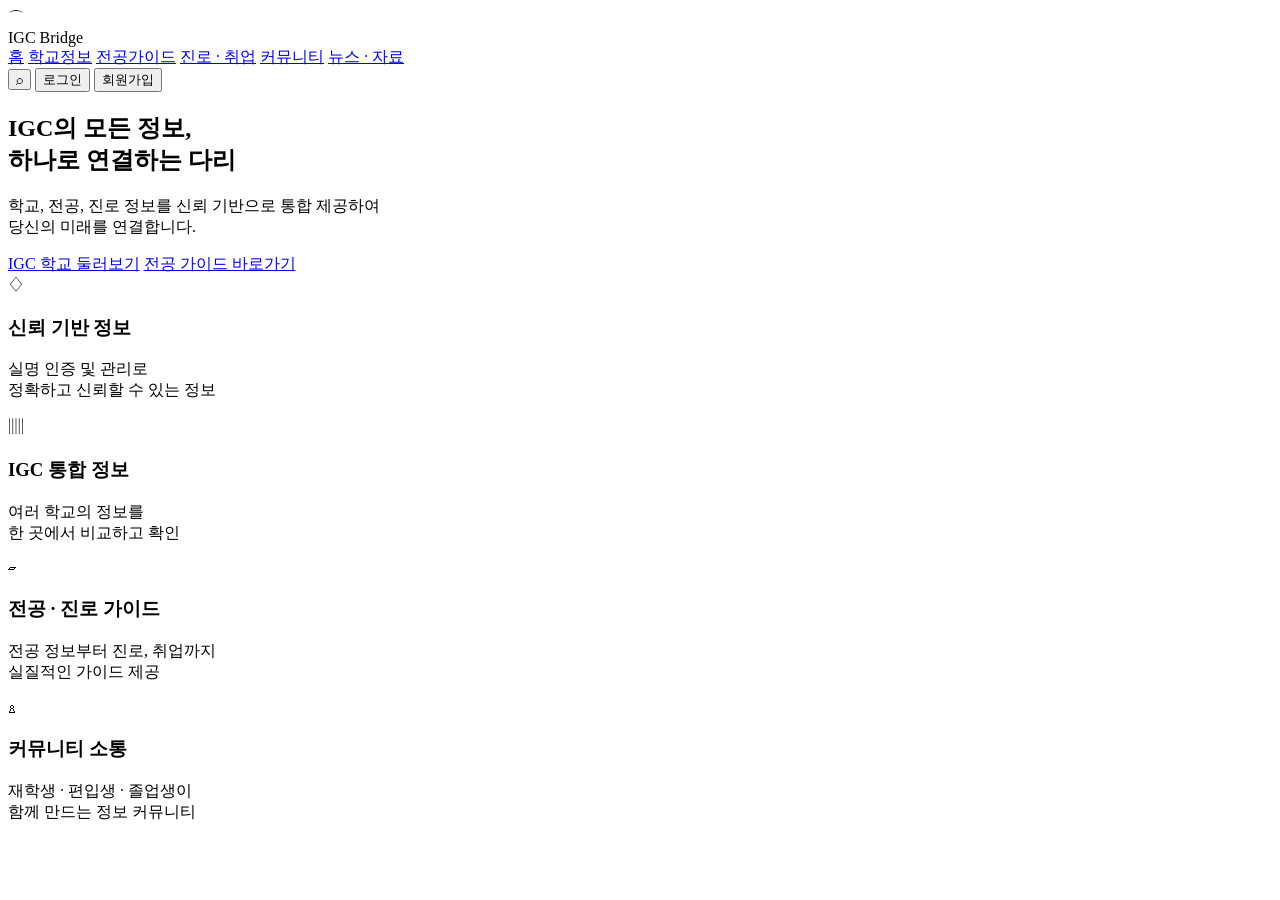
==== index.html @ a2f90319 "Create index.html" ====
<!DOCTYPE html>
<html lang="ko">
<head>
  <meta charset="UTF-8" />
  <meta name="viewport" content="width=device-width, initial-scale=1.0" />
  <title>IGC Bridge</title>

  <link rel="stylesheet" href="style.css" />

  <link rel="preconnect" href="https://fonts.googleapis.com">
  <link rel="preconnect" href="https://fonts.gstatic.com" crossorigin>
  <link href="https://fonts.googleapis.com/css2?family=Noto+Sans+KR:wght@400;500;600;700;800;900&display=swap" rel="stylesheet">
</head>

<body>
  <div class="page-frame">
    <header class="navbar">
      <div class="logo">
        <div class="logo-icon">⌒</div>
        <span>IGC Bridge</span>
      </div>

      <nav class="nav-menu">
        <a href="#">홈</a>
        <a href="#">학교정보</a>
        <a href="#">전공가이드</a>
        <a href="#">진로 · 취업</a>
        <a href="#">커뮤니티</a>
        <a href="#">뉴스 · 자료</a>
      </nav>

      <div class="nav-actions">
        <button class="search-btn" aria-label="검색">⌕</button>
        <button class="login-btn">로그인</button>
        <button class="signup-btn">회원가입</button>
      </div>
    </header>

    <main class="hero">
      <div class="hero-bg"></div>

      <section class="hero-content">
        <h1>
          IGC의 모든 정보,<br />
          하나로 <span>연결하는 다리</span>
        </h1>

        <p>
          학교, 전공, 진로 정보를 신뢰 기반으로 통합 제공하여<br />
          당신의 미래를 연결합니다.
        </p>

        <div class="hero-buttons">
          <a href="#" class="primary-btn">IGC 학교 둘러보기</a>
          <a href="#" class="secondary-btn">전공 가이드 바로가기</a>
        </div>
      </section>

      <section class="feature-card">
        <div class="feature-item">
          <div class="feature-icon">♢</div>
          <h3>신뢰 기반 정보</h3>
          <p>실명 인증 및 관리로<br />정확하고 신뢰할 수 있는 정보</p>
        </div>

        <div class="divider"></div>

        <div class="feature-item">
          <div class="feature-icon">▥</div>
          <h3>IGC 통합 정보</h3>
          <p>여러 학교의 정보를<br />한 곳에서 비교하고 확인</p>
        </div>

        <div class="divider"></div>

        <div class="feature-item">
          <div class="feature-icon">▱</div>
          <h3>전공 · 진로 가이드</h3>
          <p>전공 정보부터 진로, 취업까지<br />실질적인 가이드 제공</p>
        </div>

        <div class="divider"></div>

        <div class="feature-item">
          <div class="feature-icon">♙</div>
          <h3>커뮤니티 소통</h3>
          <p>재학생 · 편입생 · 졸업생이<br />함께 만드는 정보 커뮤니티</p>
        </div>
      </section>
    </main>
  </div>
</body>
</html>
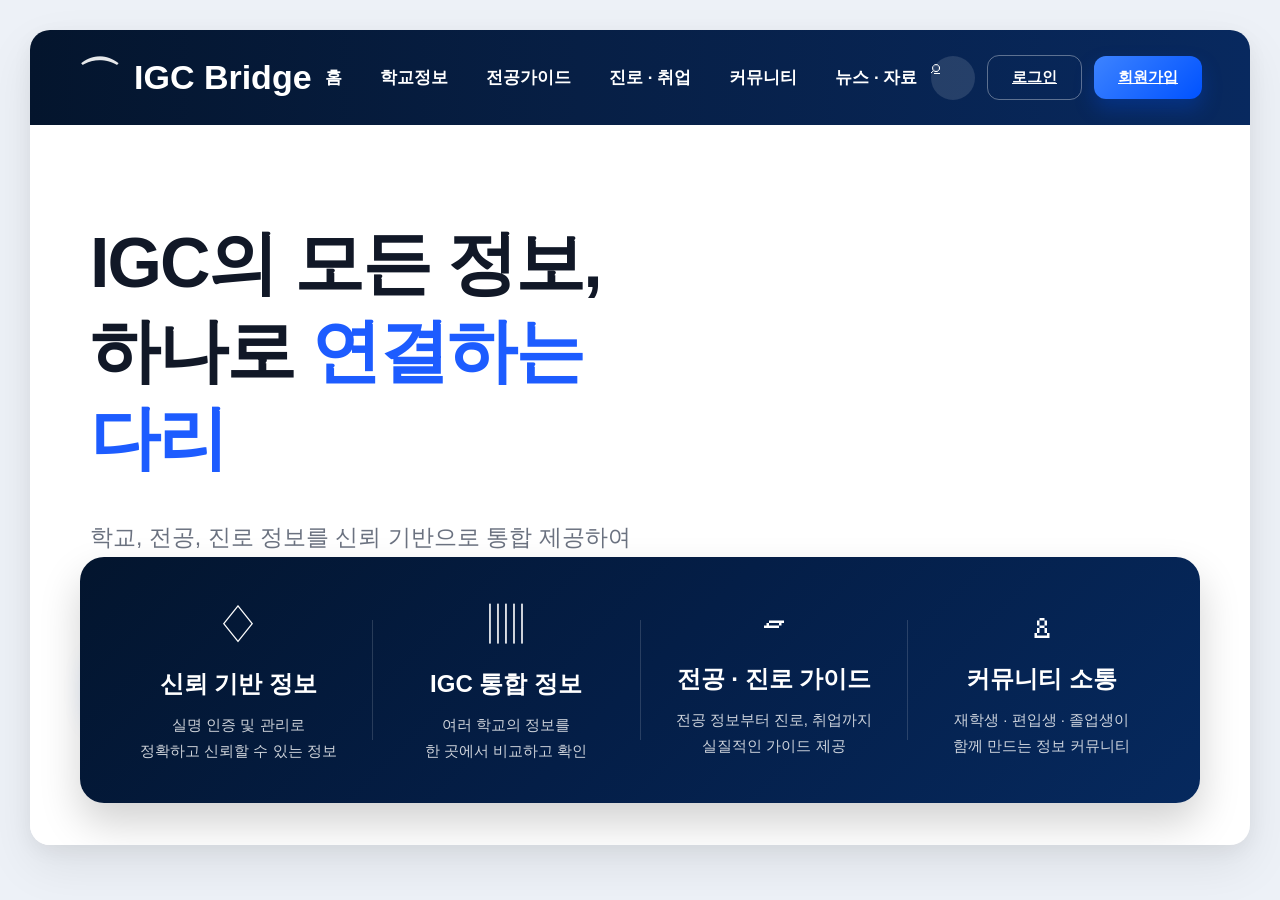
==== commit 7cd294f8: "Update index.html" ====
--- a/index.html
+++ b/index.html
@@ -1,93 +1,131 @@
 <!DOCTYPE html>
 <html lang="ko">
 <head>
-  <meta charset="UTF-8" />
-  <meta name="viewport" content="width=device-width, initial-scale=1.0" />
+  <meta charset="UTF-8">
+  <meta name="viewport" content="width=device-width, initial-scale=1.0">
   <title>IGC Bridge</title>
 
-  <link rel="stylesheet" href="style.css" />
+  <link rel="stylesheet" href="style.css">
 
   <link rel="preconnect" href="https://fonts.googleapis.com">
   <link rel="preconnect" href="https://fonts.gstatic.com" crossorigin>
+
   <link href="https://fonts.googleapis.com/css2?family=Noto+Sans+KR:wght@400;500;600;700;800;900&display=swap" rel="stylesheet">
 </head>
 
 <body>
-  <div class="page-frame">
-    <header class="navbar">
-      <div class="logo">
-        <div class="logo-icon">⌒</div>
-        <span>IGC Bridge</span>
+
+<div class="page-frame">
+
+  <header class="navbar">
+
+    <div class="logo">
+      <div class="logo-icon">⌒</div>
+      <span>IGC Bridge</span>
+    </div>
+
+    <nav class="nav-menu">
+      <a href="index.html">홈</a>
+      <a href="schools.html">학교정보</a>
+      <a href="major.html">전공가이드</a>
+      <a href="career.html">진로 · 취업</a>
+      <a href="community.html">커뮤니티</a>
+      <a href="news.html">뉴스 · 자료</a>
+    </nav>
+
+    <div class="nav-actions">
+      <a href="search.html" class="search-btn">⌕</a>
+      <a href="login.html" class="login-btn">로그인</a>
+      <a href="signup.html" class="signup-btn">회원가입</a>
+    </div>
+
+  </header>
+
+  <main class="hero">
+
+    <div class="hero-bg"></div>
+
+    <section class="hero-content">
+
+      <h1>
+        IGC의 모든 정보,<br>
+        하나로 <span>연결하는 다리</span>
+      </h1>
+
+      <p>
+        학교, 전공, 진로 정보를 신뢰 기반으로 통합 제공하여<br>
+        당신의 미래를 연결합니다.
+      </p>
+
+      <div class="hero-buttons">
+        <a href="schools.html" class="primary-btn">
+          IGC 학교 둘러보기
+        </a>
+
+        <a href="major.html" class="secondary-btn">
+          전공 가이드 바로가기
+        </a>
       </div>
 
-      <nav class="nav-menu">
-        <a href="#">홈</a>
-        <a href="#">학교정보</a>
-        <a href="#">전공가이드</a>
-        <a href="#">진로 · 취업</a>
-        <a href="#">커뮤니티</a>
-        <a href="#">뉴스 · 자료</a>
-      </nav>
+    </section>
 
-      <div class="nav-actions">
-        <button class="search-btn" aria-label="검색">⌕</button>
-        <button class="login-btn">로그인</button>
-        <button class="signup-btn">회원가입</button>
-      </div>
-    </header>
+    <section class="feature-card">
 
-    <main class="hero">
-      <div class="hero-bg"></div>
+      <div class="feature-item">
+        <div class="feature-icon">♢</div>
 
-      <section class="hero-content">
-        <h1>
-          IGC의 모든 정보,<br />
-          하나로 <span>연결하는 다리</span>
-        </h1>
+        <h3>신뢰 기반 정보</h3>
 
         <p>
-          학교, 전공, 진로 정보를 신뢰 기반으로 통합 제공하여<br />
-          당신의 미래를 연결합니다.
+          실명 인증 및 관리로<br>
+          정확하고 신뢰할 수 있는 정보
         </p>
+      </div>
 
-        <div class="hero-buttons">
-          <a href="#" class="primary-btn">IGC 학교 둘러보기</a>
-          <a href="#" class="secondary-btn">전공 가이드 바로가기</a>
-        </div>
-      </section>
+      <div class="divider"></div>
 
-      <section class="feature-card">
-        <div class="feature-item">
-          <div class="feature-icon">♢</div>
-          <h3>신뢰 기반 정보</h3>
-          <p>실명 인증 및 관리로<br />정확하고 신뢰할 수 있는 정보</p>
-        </div>
+      <div class="feature-item">
+        <div class="feature-icon">▥</div>
 
-        <div class="divider"></div>
+        <h3>IGC 통합 정보</h3>
 
-        <div class="feature-item">
-          <div class="feature-icon">▥</div>
-          <h3>IGC 통합 정보</h3>
-          <p>여러 학교의 정보를<br />한 곳에서 비교하고 확인</p>
-        </div>
+        <p>
+          여러 학교의 정보를<br>
+          한 곳에서 비교하고 확인
+        </p>
+      </div>
 
-        <div class="divider"></div>
+      <div class="divider"></div>
 
-        <div class="feature-item">
-          <div class="feature-icon">▱</div>
-          <h3>전공 · 진로 가이드</h3>
-          <p>전공 정보부터 진로, 취업까지<br />실질적인 가이드 제공</p>
-        </div>
+      <div class="feature-item">
+        <div class="feature-icon">▱</div>
 
-        <div class="divider"></div>
+        <h3>전공 · 진로 가이드</h3>
 
-        <div class="feature-item">
-          <div class="feature-icon">♙</div>
-          <h3>커뮤니티 소통</h3>
-          <p>재학생 · 편입생 · 졸업생이<br />함께 만드는 정보 커뮤니티</p>
-        </div>
-      </section>
-    </main>
-  </div>
+        <p>
+          전공 정보부터 진로, 취업까지<br>
+          실질적인 가이드 제공
+        </p>
+      </div>
+
+      <div class="divider"></div>
+
+      <div class="feature-item">
+        <div class="feature-icon">♙</div>
+
+        <h3>커뮤니티 소통</h3>
+
+        <p>
+          재학생 · 편입생 · 졸업생이<br>
+          함께 만드는 정보 커뮤니티
+        </p>
+      </div>
+
+    </section>
+
+  </main>
+
+</div>
+
 </body>
 </html>
--- a/style.css
+++ b/style.css
@@ -0,0 +1,376 @@
+* {
+  margin: 0;
+  padding: 0;
+  box-sizing: border-box;
+}
+
+html {
+  scroll-behavior: smooth;
+}
+
+body {
+  font-family: 'Noto Sans KR', sans-serif;
+  background: #edf1f7;
+  padding: 30px;
+  color: #111827;
+}
+
+.page-frame {
+  max-width: 1320px;
+  margin: 0 auto;
+  background: #ffffff;
+  border-radius: 20px;
+  overflow: hidden;
+  box-shadow:
+    0 20px 50px rgba(0,0,0,0.08),
+    0 6px 20px rgba(0,0,0,0.05);
+}
+
+/* =========================
+   NAVBAR
+========================= */
+
+.navbar {
+  height: 95px;
+  background: linear-gradient(
+    90deg,
+    #04152d 0%,
+    #071f45 45%,
+    #08295f 100%
+  );
+
+  display: flex;
+  align-items: center;
+  justify-content: space-between;
+
+  padding: 0 48px;
+}
+
+.logo {
+  display: flex;
+  align-items: center;
+  gap: 14px;
+
+  color: white;
+  font-size: 34px;
+  font-weight: 800;
+}
+
+.logo-icon {
+  font-size: 42px;
+  opacity: .9;
+}
+
+.nav-menu {
+  display: flex;
+  align-items: center;
+  gap: 38px;
+}
+
+.nav-menu a {
+  text-decoration: none;
+  color: white;
+  font-size: 17px;
+  font-weight: 600;
+  transition: .25s;
+}
+
+.nav-menu a:hover {
+  opacity: .7;
+}
+
+.nav-actions {
+  display: flex;
+  align-items: center;
+  gap: 12px;
+}
+
+.search-btn {
+  width: 44px;
+  height: 44px;
+  border-radius: 50%;
+  border: none;
+  cursor: pointer;
+  background: rgba(255,255,255,.12);
+  color: white;
+  font-size: 18px;
+}
+
+.login-btn {
+  border: 1px solid rgba(255,255,255,.35);
+  background: transparent;
+  color: white;
+
+  padding: 12px 24px;
+  border-radius: 12px;
+
+  font-size: 15px;
+  font-weight: 600;
+
+  cursor: pointer;
+}
+
+.signup-btn {
+  border: none;
+  background: linear-gradient(
+    135deg,
+    #3d83ff,
+    #0052ff
+  );
+
+  color: white;
+
+  padding: 12px 24px;
+  border-radius: 12px;
+
+  font-size: 15px;
+  font-weight: 700;
+
+  cursor: pointer;
+
+  box-shadow:
+    0 10px 20px rgba(0,82,255,.25);
+}
+
+/* =========================
+   HERO
+========================= */
+
+.hero {
+  position: relative;
+  min-height: 720px;
+  overflow: hidden;
+}
+
+.hero-bg {
+  position: absolute;
+  inset: 0;
+
+  background:
+    linear-gradient(
+      90deg,
+      rgba(255,255,255,.98) 0%,
+      rgba(255,255,255,.95) 30%,
+      rgba(255,255,255,.45) 55%,
+      rgba(255,255,255,.10) 100%
+    ),
+   url("/Mpact/hero.jpg");
+
+  background-size: cover;
+  background-position: center;
+}
+
+.hero-content {
+  position: relative;
+  z-index: 2;
+
+  width: 50%;
+
+  padding-top: 95px;
+  padding-left: 60px;
+}
+
+.hero-content h1 {
+  font-size: 70px;
+  line-height: 1.25;
+  font-weight: 900;
+  letter-spacing: -2px;
+  color: #111827;
+}
+
+.hero-content span {
+  color: #1d5cff;
+}
+
+.hero-content p {
+  margin-top: 34px;
+
+  color: #6b7280;
+  font-size: 23px;
+  line-height: 1.8;
+  font-weight: 500;
+}
+
+.hero-buttons {
+  margin-top: 50px;
+
+  display: flex;
+  gap: 18px;
+}
+
+.primary-btn {
+  text-decoration: none;
+
+  background: linear-gradient(
+    135deg,
+    #3b82f6,
+    #004fff
+  );
+
+  color: white;
+
+  padding: 18px 34px;
+
+  border-radius: 14px;
+
+  font-weight: 700;
+  font-size: 17px;
+
+  box-shadow:
+    0 10px 25px rgba(59,130,246,.25);
+}
+
+.secondary-btn {
+  text-decoration: none;
+
+  background: white;
+
+  border: 2px solid #d7dce7;
+
+  color: #1f2937;
+
+  padding: 18px 34px;
+
+  border-radius: 14px;
+
+  font-size: 17px;
+  font-weight: 700;
+}
+
+/* =========================
+   FEATURE CARD
+========================= */
+
+.feature-card {
+  position: absolute;
+  left: 50%;
+  transform: translateX(-50%);
+  bottom: 42px;
+
+  width: calc(100% - 100px);
+
+  background: linear-gradient(
+    135deg,
+    #03152e,
+    #041e47,
+    #06295e
+  );
+
+  border-radius: 24px;
+
+  display: flex;
+  align-items: center;
+  justify-content: space-between;
+
+  padding: 40px 25px;
+
+  z-index: 5;
+
+  box-shadow:
+    0 20px 40px rgba(0,0,0,.18);
+}
+
+.feature-item {
+  flex: 1;
+  text-align: center;
+  color: white;
+}
+
+.feature-icon {
+  font-size: 40px;
+  margin-bottom: 16px;
+}
+
+.feature-item h3 {
+  font-size: 24px;
+  margin-bottom: 12px;
+  font-weight: 700;
+}
+
+.feature-item p {
+  color: rgba(255,255,255,.8);
+  line-height: 1.7;
+  font-size: 15px;
+}
+
+.divider {
+  width: 1px;
+  height: 120px;
+  background: rgba(255,255,255,.15);
+}
+
+/* =========================
+   RESPONSIVE
+========================= */
+
+@media (max-width: 1200px) {
+
+  .hero-content h1 {
+    font-size: 55px;
+  }
+
+  .nav-menu {
+    gap: 20px;
+  }
+
+}
+
+@media (max-width: 992px) {
+
+  .navbar {
+    flex-direction: column;
+    height: auto;
+    gap: 20px;
+    padding: 25px;
+  }
+
+  .hero-content {
+    width: 100%;
+    padding: 50px 40px;
+  }
+
+  .feature-card {
+    position: static;
+    transform: none;
+
+    width: 100%;
+
+    border-radius: 0;
+
+    flex-direction: column;
+    gap: 25px;
+  }
+
+  .divider {
+    display: none;
+  }
+
+  .hero {
+    min-height: auto;
+    padding-bottom: 0;
+  }
+}
+
+@media (max-width: 768px) {
+
+  body {
+    padding: 10px;
+  }
+
+  .hero-content h1 {
+    font-size: 42px;
+  }
+
+  .hero-content p {
+    font-size: 18px;
+  }
+
+  .hero-buttons {
+    flex-direction: column;
+  }
+
+  .nav-menu {
+    flex-wrap: wrap;
+    justify-content: center;
+  }
+}
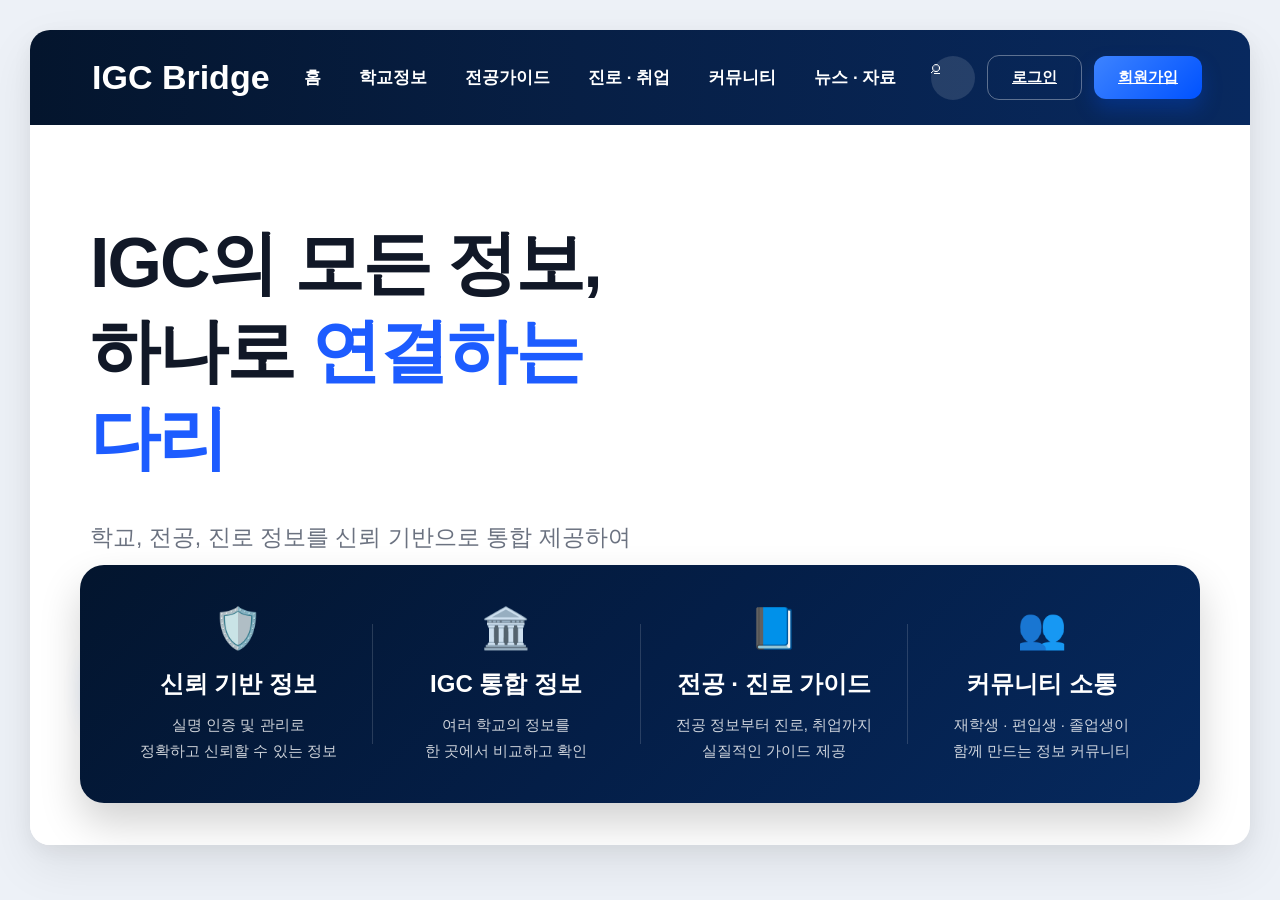
==== commit b7811cdd: "Update index.html" ====
--- a/index.html
+++ b/index.html
@@ -20,9 +20,12 @@
   <header class="navbar">
 
     <div class="logo">
-      <div class="logo-icon">⌒</div>
-      <span>IGC Bridge</span>
-    </div>
+  <div class="bridge-logo">
+    <span class="bridge-arc"></span>
+    <span class="bridge-line"></span>
+  </div>
+  <span>IGC Bridge</span>
+</div>
 
     <nav class="nav-menu">
       <a href="index.html">홈</a>
@@ -72,7 +75,7 @@
     <section class="feature-card">
 
       <div class="feature-item">
-        <div class="feature-icon">♢</div>
+        <div class="feature-icon">🛡️</div>
 
         <h3>신뢰 기반 정보</h3>
 
@@ -85,7 +88,7 @@
       <div class="divider"></div>
 
       <div class="feature-item">
-        <div class="feature-icon">▥</div>
+        <div class="feature-icon">🏛️</div>
 
         <h3>IGC 통합 정보</h3>
 
@@ -98,7 +101,7 @@
       <div class="divider"></div>
 
       <div class="feature-item">
-        <div class="feature-icon">▱</div>
+        <div class="feature-icon">📘</div>
 
         <h3>전공 · 진로 가이드</h3>
 
@@ -111,7 +114,7 @@
       <div class="divider"></div>
 
       <div class="feature-item">
-        <div class="feature-icon">♙</div>
+        <div class="feature-icon">👥</div>
 
         <h3>커뮤니티 소통</h3>
 
--- a/style.css
+++ b/style.css
@@ -374,3 +374,47 @@
     justify-content: center;
   }
 }
+.sub-page {
+  min-height: 720px;
+  padding: 80px 70px;
+  background: #f8fafc;
+}
+
+.sub-page h1 {
+  font-size: 56px;
+  font-weight: 900;
+  color: #0f172a;
+  margin-bottom: 18px;
+}
+
+.sub-page > p {
+  font-size: 21px;
+  color: #64748b;
+  margin-bottom: 50px;
+}
+
+.sub-grid {
+  display: grid;
+  grid-template-columns: repeat(2, 1fr);
+  gap: 28px;
+}
+
+.sub-card {
+  background: white;
+  border-radius: 22px;
+  padding: 36px;
+  box-shadow: 0 12px 30px rgba(15, 23, 42, 0.08);
+  border: 1px solid #e5e7eb;
+}
+
+.sub-card h3 {
+  font-size: 26px;
+  color: #0f172a;
+  margin-bottom: 14px;
+}
+
+.sub-card p {
+  font-size: 17px;
+  color: #64748b;
+  line-height: 1.7;
+}
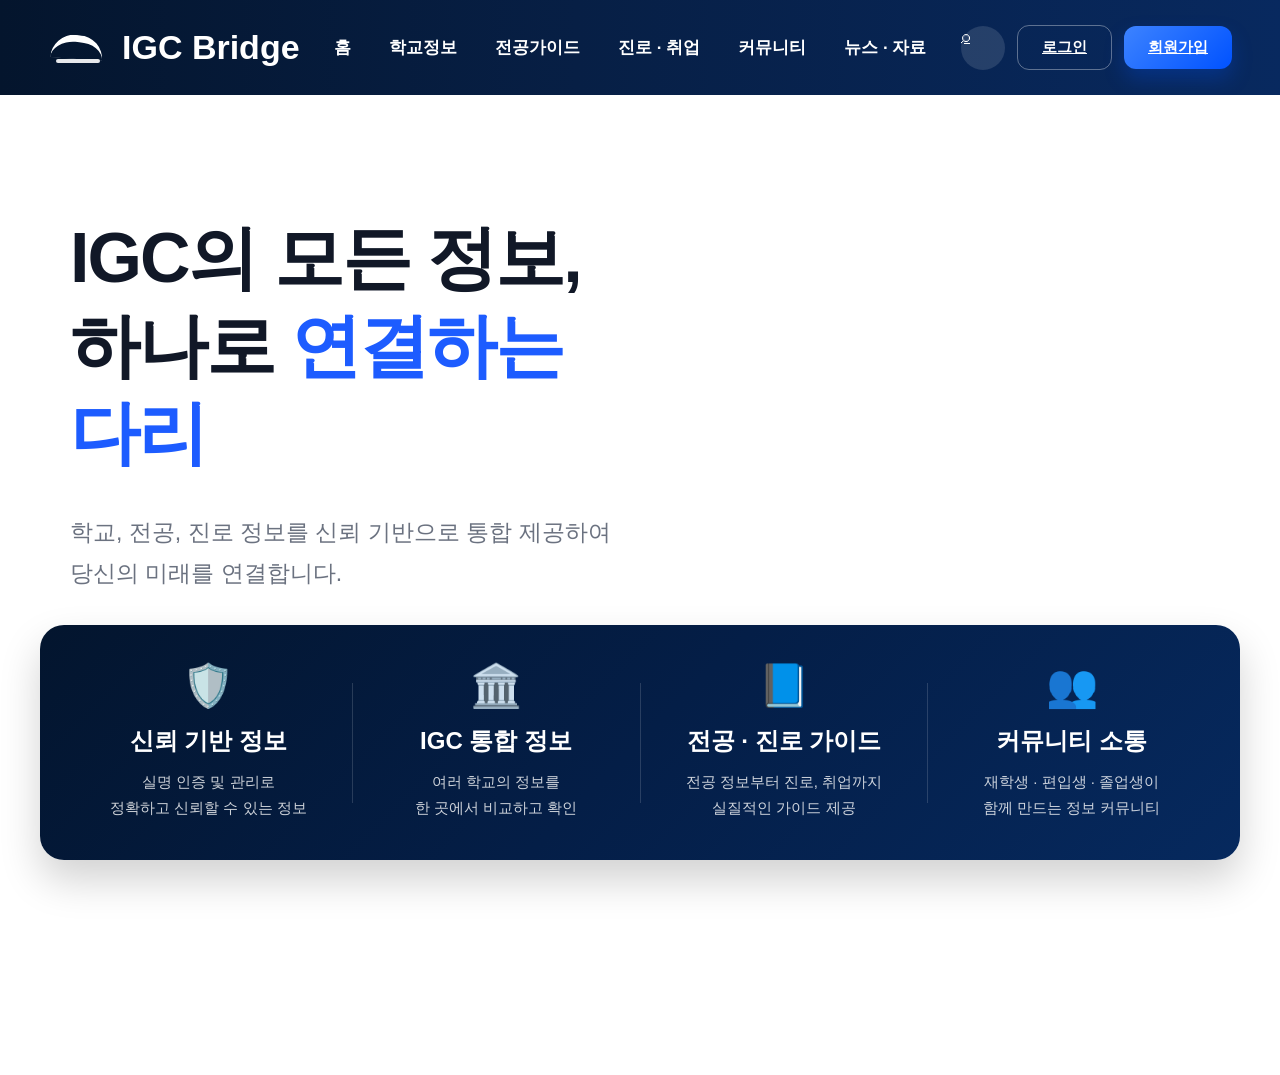
==== commit b69e129f: "Update index.html" ====
--- a/index.html
+++ b/index.html
@@ -59,15 +59,7 @@
         학교, 전공, 진로 정보를 신뢰 기반으로 통합 제공하여<br>
         당신의 미래를 연결합니다.
       </p>
-
-      <div class="hero-buttons">
-        <a href="schools.html" class="primary-btn">
-          IGC 학교 둘러보기
-        </a>
-
-        <a href="major.html" class="secondary-btn">
-          전공 가이드 바로가기
-        </a>
+      
       </div>
 
     </section>
--- a/style.css
+++ b/style.css
@@ -10,20 +10,17 @@
 
 body {
   font-family: 'Noto Sans KR', sans-serif;
-  background: #edf1f7;
-  padding: 30px;
+  background: #ffffff;
+  padding: 0;
+  margin: 0;
   color: #111827;
 }
 
 .page-frame {
-  max-width: 1320px;
-  margin: 0 auto;
+  width: 100%;
+  min-height: 100vh;
   background: #ffffff;
-  border-radius: 20px;
   overflow: hidden;
-  box-shadow:
-    0 20px 50px rgba(0,0,0,0.08),
-    0 6px 20px rgba(0,0,0,0.05);
 }
 
 /* =========================
@@ -138,7 +135,7 @@
 
 .hero {
   position: relative;
-  min-height: 720px;
+  min-height: 850px;
   overflow: hidden;
 }
 
@@ -192,7 +189,7 @@
 }
 
 .hero-buttons {
-  margin-top: 50px;
+  margin-top: 35px;
 
   display: flex;
   gap: 18px;
@@ -245,9 +242,9 @@
   position: absolute;
   left: 50%;
   transform: translateX(-50%);
-  bottom: 42px;
-
-  width: calc(100% - 100px);
+  bottom: 35px;
+
+  width: calc(100% - 40px);
 
   background: linear-gradient(
     135deg,
@@ -418,3 +415,91 @@
   color: #64748b;
   line-height: 1.7;
 }
+/* 화면 꽉 차게 수정 */
+body {
+  padding: 0;
+  background: #eef3fa;
+}
+
+.page-frame {
+  width: 100%;
+  max-width: none;
+  min-height: 100vh;
+  border-radius: 0;
+}
+
+/* 로고 새 디자인 */
+.logo {
+  gap: 16px;
+}
+
+.bridge-logo {
+  position: relative;
+  width: 58px;
+  height: 38px;
+}
+
+.bridge-arc {
+  position: absolute;
+  left: 3px;
+  top: 6px;
+  width: 52px;
+  height: 24px;
+  border-top: 7px solid white;
+  border-radius: 60px 60px 0 0;
+  transform: rotate(4deg);
+}
+
+.bridge-line {
+  position: absolute;
+  left: 8px;
+  bottom: 4px;
+  width: 44px;
+  height: 4px;
+  background: white;
+  border-radius: 10px;
+  opacity: 0.9;
+}
+
+/* 상단 여백 줄이기 */
+.navbar {
+  border-radius: 0;
+}
+
+/* 아이콘 크기 정리 */
+.feature-icon {
+  font-size: 42px;
+  line-height: 1;
+  margin-bottom: 18px;
+}
+
+/* 메인 화면도 더 꽉 차게 */
+.hero {
+  min-height: calc(100vh - 95px);
+}
+
+/* FINAL FIX - hero card position */
+.hero {
+  min-height: 980px !important;
+  padding-bottom: 0 !important;
+}
+
+.hero-content {
+  padding-top: 120px !important;
+  padding-left: 70px !important;
+}
+
+.hero-buttons {
+  margin-top: 40px !important;
+  position: relative !important;
+  z-index: 20 !important;
+}
+
+.feature-card {
+  position: absolute !important;
+  left: 50% !important;
+  transform: translateX(-50%) !important;
+  bottom: 40px !important;
+  width: calc(100% - 80px) !important;
+  z-index: 5 !important;
+}
